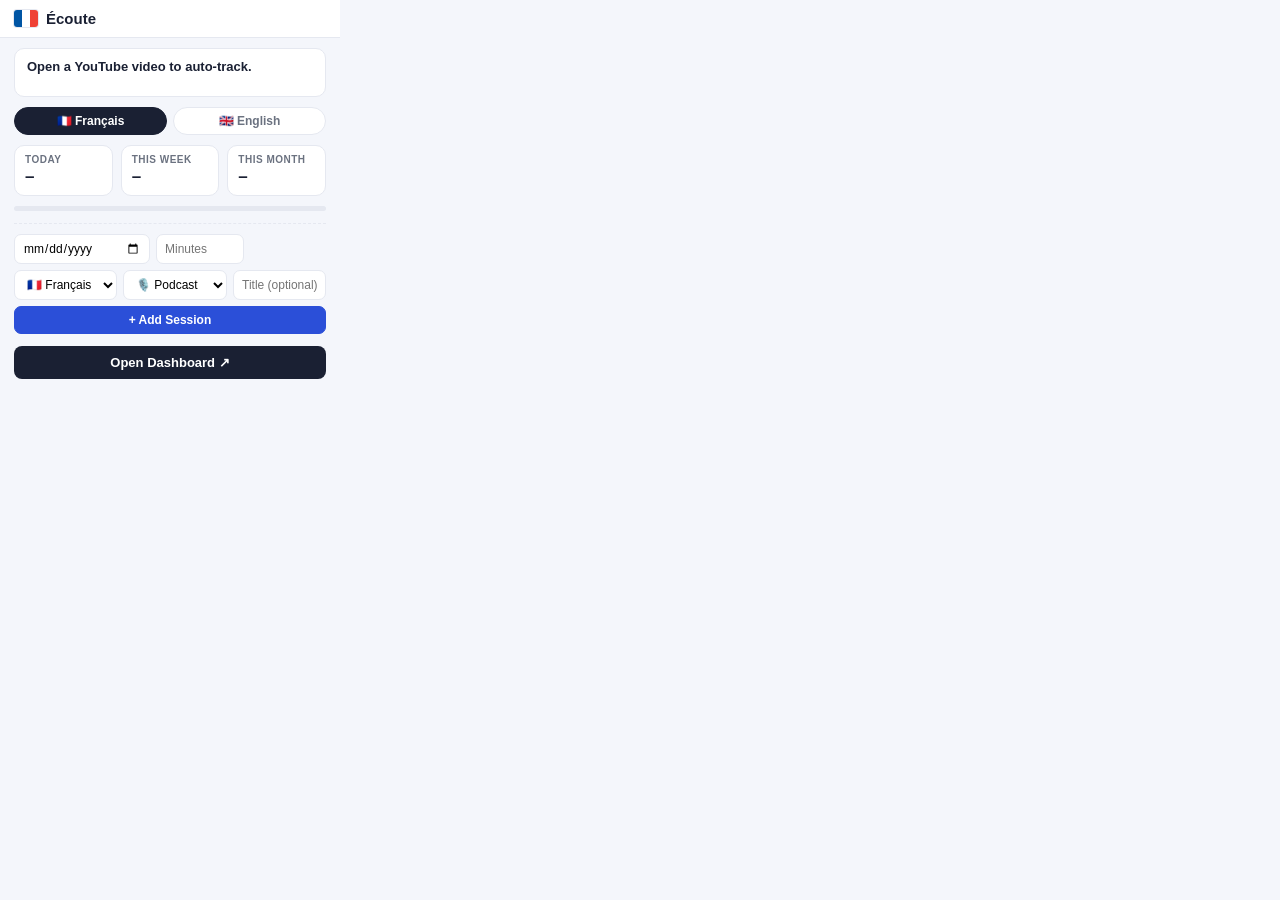
==== extension/popup.html @ b7f54e69 "Language immersion tracker: Chrome extension, Anki add-on, podcast trackers, CF worker, Pages dashbo" ====
<!DOCTYPE html>
<html lang="en">
<head>
  <meta charset="UTF-8">
  <link rel="stylesheet" href="popup.css">
</head>
<body>
  <header class="pop-header">
    <div class="brand">
      <span class="brand-flag"><span></span><span></span><span></span></span>
      <strong>Écoute</strong>
    </div>
  </header>

  <!-- Current video status -->
  <section class="status" id="statusBox">
    <p class="status-line" id="statusLine" data-i18n="notYouTube">Open a YouTube video to auto-track.</p>
    <p class="status-title" id="statusTitle"></p>
    <p class="status-session" id="statusSession"></p>
    <div class="status-actions" id="statusActions" hidden></div>
  </section>

  <!-- Language pills for stats -->
  <div class="lang-pills">
    <button class="pill active" data-statslang="fr">🇫🇷 <span data-i18n="french">Français</span></button>
    <button class="pill" data-statslang="en">🇬🇧 <span data-i18n="english">English</span></button>
  </div>

  <!-- Quick stats -->
  <section class="quick-stats">
    <div class="qs">
      <span class="qs-label" data-i18n="today">Today</span>
      <span class="qs-value" id="qsToday">–</span>
    </div>
    <div class="qs">
      <span class="qs-label" data-i18n="thisWeek">This Week</span>
      <span class="qs-value" id="qsWeek">–</span>
    </div>
    <div class="qs">
      <span class="qs-label" data-i18n="thisMonth">This Month</span>
      <span class="qs-value" id="qsMonth">–</span>
    </div>
  </section>
  <div class="goal-bar"><div class="goal-fill" id="goalFill"></div></div>
  <p class="goal-text" id="goalText"></p>
  <p class="error-text" id="errorText" hidden></p>
  <p class="pending-text" id="pendingText" hidden></p>

  <!-- Manual entry -->
  <form id="manualForm" class="manual">
    <div class="row">
      <input type="date" id="mDate" required>
      <input type="number" id="mMinutes" min="1" max="1440" data-i18n-ph="minutes" placeholder="Minutes" required>
    </div>
    <div class="row">
      <select id="mLang">
        <option value="fr">🇫🇷 Français</option>
        <option value="en">🇬🇧 English</option>
      </select>
      <select id="mType">
        <option value="podcast">🎙️ Podcast</option>
        <option value="youtube">▶️ YouTube</option>
              <option value="reading">📖 Reading</option>
      </select>
      <input type="text" id="mTitle" class="grow" data-i18n-ph="titleOptional" placeholder="Title (optional)">
    </div>
    <button type="submit" class="mini-btn primary full" data-i18n="addSession">+ Add Session</button>
  </form>

  <button id="dashboardBtn" class="dash-btn" data-i18n="openDashboard">Open Dashboard ↗</button>

  <script src="config.js"></script>
  <script src="supabase.js"></script>
  <script src="i18n.js"></script>
  <script src="popup.js"></script>
</body>
</html>
---- extension/popup.css ----
body {
  width: 340px;
  margin: 0;
  font-family: 'Inter', -apple-system, 'PingFang TC', 'Microsoft JhengHei', sans-serif;
  font-size: 13px;
  color: #1a2033;
  background: #f4f6fb;
}

.pop-header {
  display: flex;
  align-items: center;
  justify-content: space-between;
  padding: 10px 14px;
  background: #fff;
  border-bottom: 1px solid #e5e8f0;
}

.brand { display: flex; align-items: center; gap: 8px; font-size: 15px; }

.brand-flag {
  display: flex;
  width: 24px;
  height: 17px;
  border-radius: 3px;
  overflow: hidden;
  box-shadow: 0 0 0 1px #e5e8f0;
}
.brand-flag span { flex: 1; }
.brand-flag span:nth-child(1) { background: #0055a4; }
.brand-flag span:nth-child(2) { background: #fff; }
.brand-flag span:nth-child(3) { background: #ef4135; }

.status {
  margin: 10px 14px 0;
  padding: 10px 12px;
  background: #fff;
  border: 1px solid #e5e8f0;
  border-radius: 10px;
}

.status-line { margin: 0; font-weight: 600; }
.status-line.on { color: #16a34a; }
.status-line.off { color: #6b7280; }

.status-title {
  margin: 4px 0 0;
  color: #6b7280;
  font-size: 12px;
  white-space: nowrap;
  overflow: hidden;
  text-overflow: ellipsis;
}

.status-session { margin: 2px 0 0; font-size: 12px; color: #2b4fd8; font-weight: 600; }
.status-actions { display: flex; gap: 6px; margin-top: 8px; flex-wrap: wrap; }

.lang-pills {
  display: flex;
  gap: 6px;
  margin: 10px 14px 0;
}

.pill {
  flex: 1;
  padding: 6px 10px;
  border: 1px solid #e5e8f0;
  border-radius: 999px;
  background: #fff;
  font-size: 12px;
  font-weight: 600;
  font-family: inherit;
  color: #6b7280;
  cursor: pointer;
}
.pill:hover { background: #eef1f8; }
.pill.active { background: #1a2033; border-color: #1a2033; color: #fff; }

.quick-stats {
  display: flex;
  gap: 8px;
  margin: 10px 14px 0;
}

.qs {
  flex: 1;
  background: #fff;
  border: 1px solid #e5e8f0;
  border-radius: 10px;
  padding: 8px 10px;
  display: flex;
  flex-direction: column;
}

.qs-label { font-size: 10px; text-transform: uppercase; letter-spacing: 0.5px; color: #6b7280; font-weight: 600; }
.qs-value { font-size: 17px; font-weight: 800; margin-top: 2px; }

.goal-bar {
  height: 5px;
  background: #e5e8f0;
  border-radius: 3px;
  margin: 10px 14px 0;
  overflow: hidden;
}

.goal-fill {
  height: 100%;
  width: 0;
  background: linear-gradient(90deg, #2b4fd8, #6c8cff);
  transition: width 0.4s;
}
.goal-fill.done { background: linear-gradient(90deg, #16a34a, #4ade80); }

.goal-text, .pending-text, .error-text { margin: 4px 14px 0; font-size: 11px; color: #6b7280; }
.error-text { color: #e63946; }
.pending-text { color: #b45309; }

.manual {
  margin: 12px 14px 0;
  padding-top: 10px;
  border-top: 1px dashed #e5e8f0;
}

.row { display: flex; gap: 6px; margin-bottom: 6px; }
.grow { flex: 1; min-width: 0; }

input, select {
  padding: 6px 8px;
  border: 1px solid #e5e8f0;
  border-radius: 7px;
  font-size: 12px;
  font-family: inherit;
  background: #fff;
  min-width: 0;
}
input:focus, select:focus { outline: 2px solid #2b4fd8; outline-offset: -1px; }
#mDate { width: 118px; }
#mMinutes { width: 70px; }

.mini-btn {
  padding: 6px 10px;
  border: 1px solid #e5e8f0;
  border-radius: 7px;
  background: #fff;
  font-size: 12px;
  font-weight: 600;
  font-family: inherit;
  color: #1a2033;
  cursor: pointer;
}
.mini-btn:hover { background: #eef1f8; }
.mini-btn.primary { background: #2b4fd8; border-color: #2b4fd8; color: #fff; }
.mini-btn.primary:hover { background: #1e3ab0; }
.mini-btn.full { width: 100%; }

.dash-btn {
  display: block;
  width: calc(100% - 28px);
  margin: 12px 14px 14px;
  padding: 9px;
  border: none;
  border-radius: 8px;
  background: #1a2033;
  color: #fff;
  font-size: 13px;
  font-weight: 600;
  font-family: inherit;
  cursor: pointer;
}
.dash-btn:hover { background: #2c3550; }
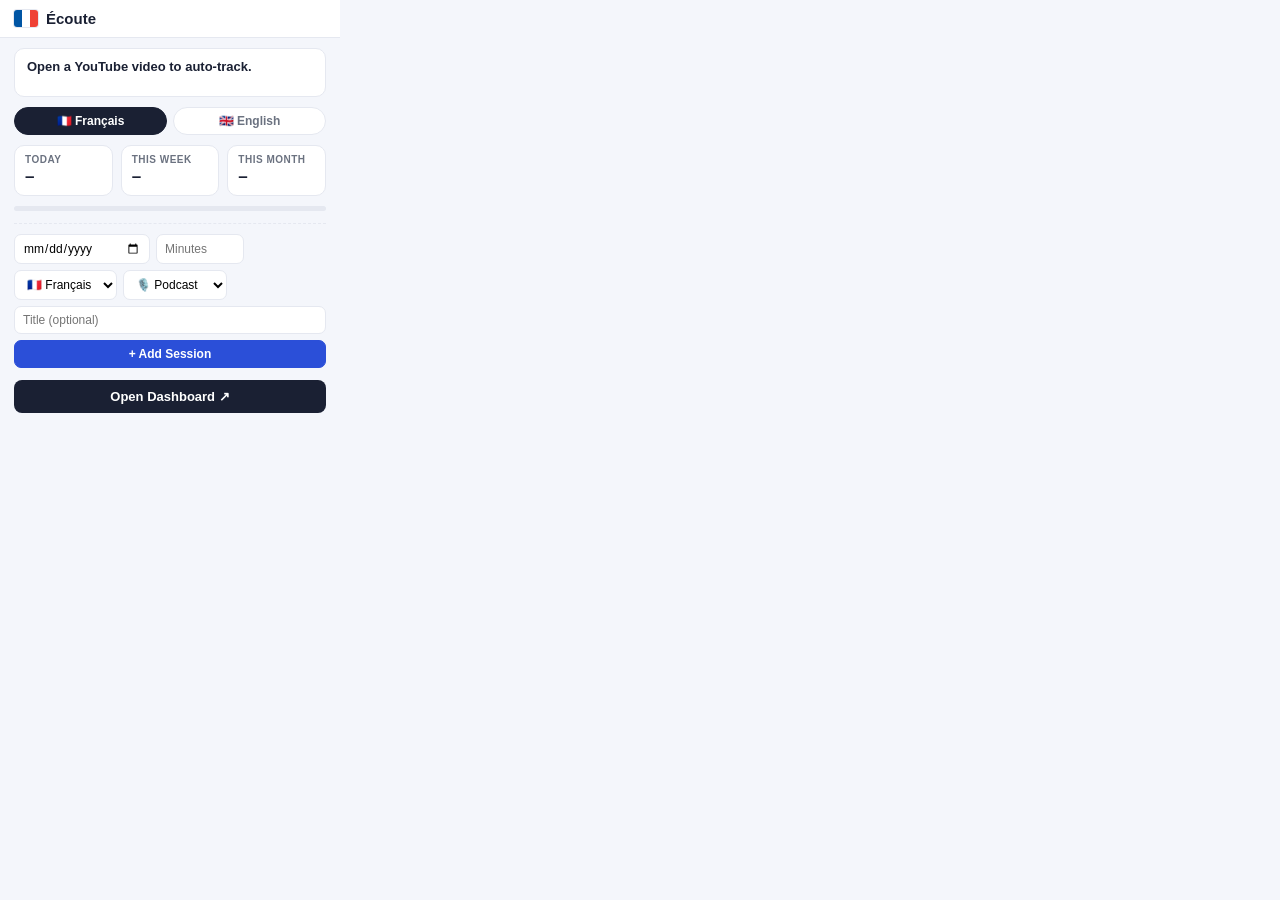
==== commit 766d6946: "Add series tracking with TMDB-based automatic duration lookup Manual entries can now be logged as a " ====
--- a/extension/popup.html
+++ b/extension/popup.html
@@ -61,7 +61,20 @@
         <option value="podcast">🎙️ Podcast</option>
         <option value="youtube">▶️ YouTube</option>
               <option value="reading">📖 Reading</option>
+        <option value="series">📺 Series</option>
       </select>
+    </div>
+    <div class="row" id="seriesRow" hidden>
+      <input type="text" id="mSeriesName" class="grow" data-i18n-ph="seriesNamePh" placeholder="Series name">
+      <input type="number" id="mSeason" min="1" data-i18n-ph="seasonPh" placeholder="Season">
+      <input type="number" id="mEpisode" min="1" data-i18n-ph="episodePh" placeholder="Episode">
+    </div>
+    <p class="pending-text" id="seriesLookupStatus" hidden></p>
+    <div class="row" id="tmdbKeyRow" hidden>
+      <input type="text" id="mTmdbKey" class="grow" data-i18n-ph="tmdbKeyPh" placeholder="TMDB API key (themoviedb.org/settings/api)">
+    </div>
+    <button type="button" id="tmdbKeyToggle" class="mini-btn" hidden data-i18n="changeTmdbKey">Change TMDB key</button>
+    <div class="row">
       <input type="text" id="mTitle" class="grow" data-i18n-ph="titleOptional" placeholder="Title (optional)">
     </div>
     <button type="submit" class="mini-btn primary full" data-i18n="addSession">+ Add Session</button>
@@ -70,8 +83,11 @@
   <button id="dashboardBtn" class="dash-btn" data-i18n="openDashboard">Open Dashboard ↗</button>
 
   <script src="config.js"></script>
+  <script src="config.local.js"></script>
   <script src="supabase.js"></script>
   <script src="i18n.js"></script>
+  <script src="lang-detect.js"></script>
+  <script src="tmdb.js"></script>
   <script src="popup.js"></script>
 </body>
 </html>
--- a/extension/popup.css
+++ b/extension/popup.css
@@ -122,6 +122,7 @@
 }
 
 .row { display: flex; gap: 6px; margin-bottom: 6px; }
+.row[hidden] { display: none; }
 .grow { flex: 1; min-width: 0; }
 
 input, select {
@@ -136,6 +137,7 @@
 input:focus, select:focus { outline: 2px solid #2b4fd8; outline-offset: -1px; }
 #mDate { width: 118px; }
 #mMinutes { width: 70px; }
+#mSeason, #mEpisode { width: 64px; }
 
 .mini-btn {
   padding: 6px 10px;
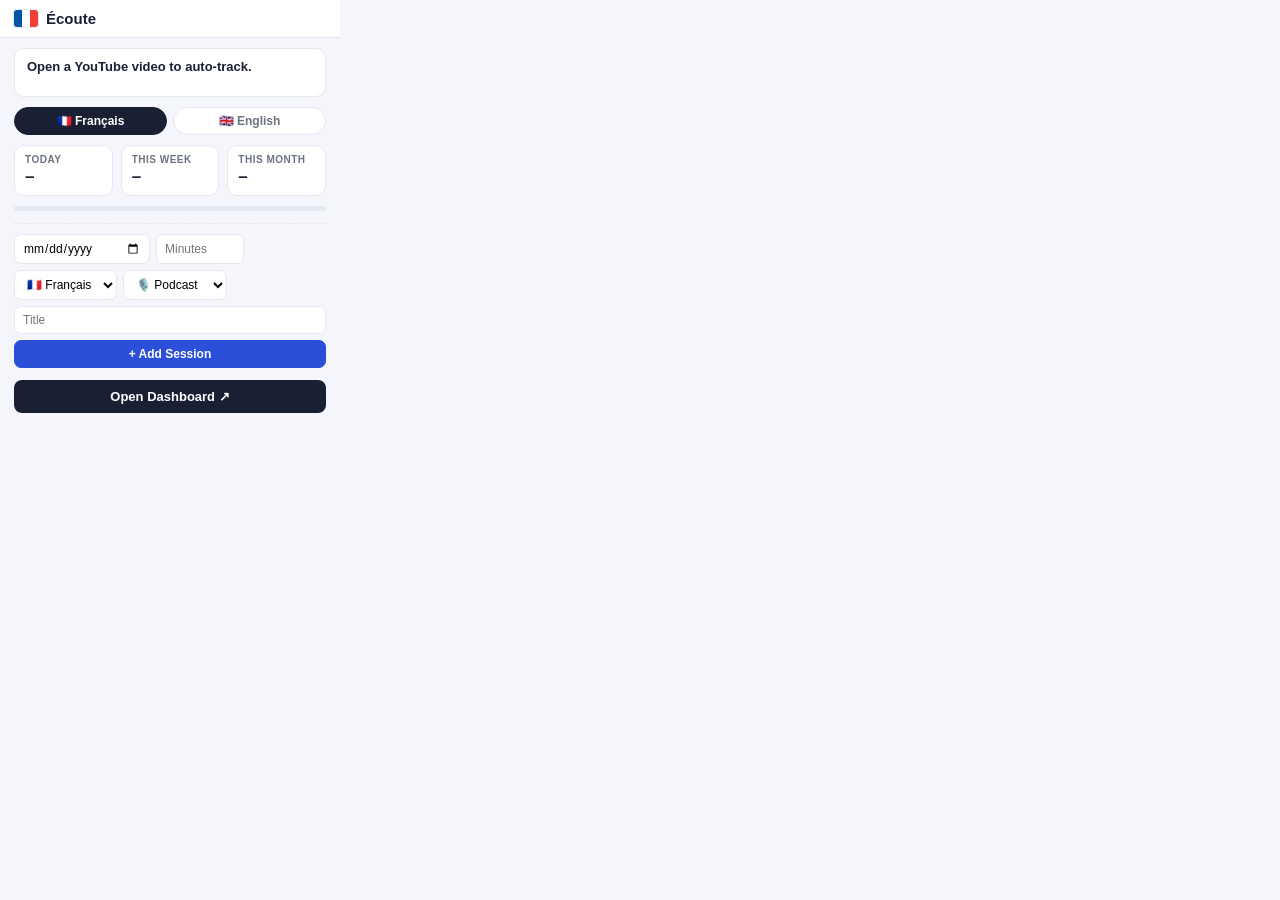
==== commit d8018db2: "Untitled sessions: 3 recovery retries then warn+drop; titles mandatory Auto-tracked rows missing a t" ====
--- a/extension/popup.html
+++ b/extension/popup.html
@@ -75,7 +75,7 @@
     </div>
     <button type="button" id="tmdbKeyToggle" class="mini-btn" hidden data-i18n="changeTmdbKey">Change TMDB key</button>
     <div class="row">
-      <input type="text" id="mTitle" class="grow" data-i18n-ph="titleOptional" placeholder="Title (optional)">
+      <input type="text" id="mTitle" class="grow" data-i18n-ph="titleRequired" placeholder="Title" required>
     </div>
     <button type="submit" class="mini-btn primary full" data-i18n="addSession">+ Add Session</button>
   </form>
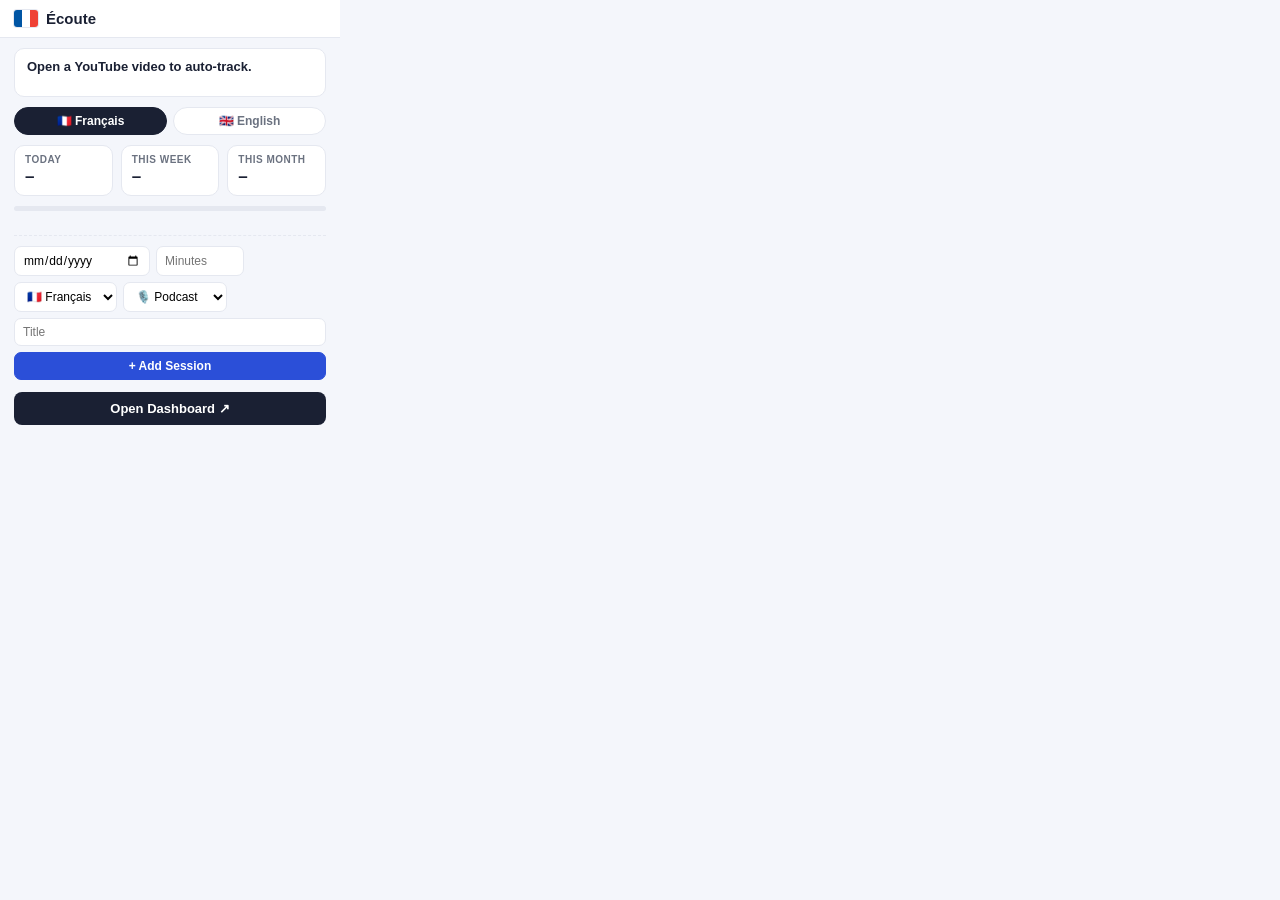
==== commit d709f299: "Add a one-tap reading timer to the popup Kindle reading can't be auto-detected (the Mac app only syn" ====
--- a/extension/popup.html
+++ b/extension/popup.html
@@ -46,6 +46,11 @@
   <p class="error-text" id="errorText" hidden></p>
   <p class="pending-text" id="pendingText" hidden></p>
 
+  <!-- Reading timer: state lives in chrome.storage.local so it keeps
+       running after the popup closes (Kindle reading can't be auto-
+       detected — positions only sync on book-open in the Mac app). -->
+  <div id="readTimer" class="read-timer"></div>
+
   <!-- Manual entry -->
   <form id="manualForm" class="manual">
     <div class="row">
--- a/extension/popup.css
+++ b/extension/popup.css
@@ -115,6 +115,9 @@
 .error-text { color: #e63946; }
 .pending-text { color: #b45309; }
 
+.read-timer { margin: 12px 14px 0; display: flex; gap: 6px; }
+.read-timer .grow { flex: 1; }
+
 .manual {
   margin: 12px 14px 0;
   padding-top: 10px;
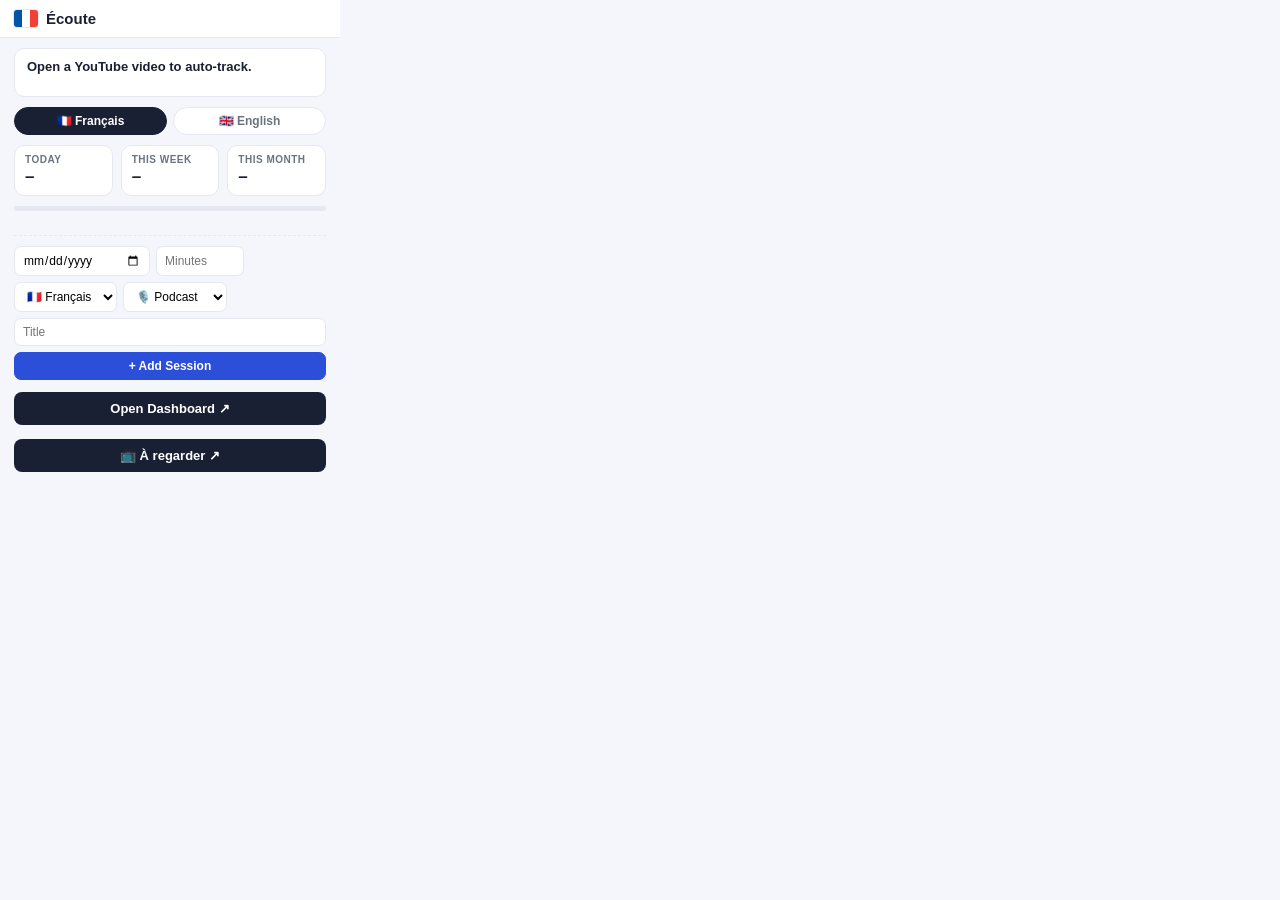
==== commit 4f081d4e: "À regarder: only the extension copy can connect; add a popup shortcut The page opened from the GitHu" ====
--- a/extension/popup.html
+++ b/extension/popup.html
@@ -86,6 +86,7 @@
   </form>
 
   <button id="dashboardBtn" class="dash-btn" data-i18n="openDashboard">Open Dashboard ↗</button>
+  <button id="watchlistBtn" class="dash-btn">📺 À regarder ↗</button>
 
   <script src="config.js"></script>
   <script src="config.local.js"></script>
@@ -93,6 +94,7 @@
   <script src="i18n.js"></script>
   <script src="lang-detect.js"></script>
   <script src="tmdb.js"></script>
+  <script src="rules.js"></script>
   <script src="popup.js"></script>
 </body>
 </html>
